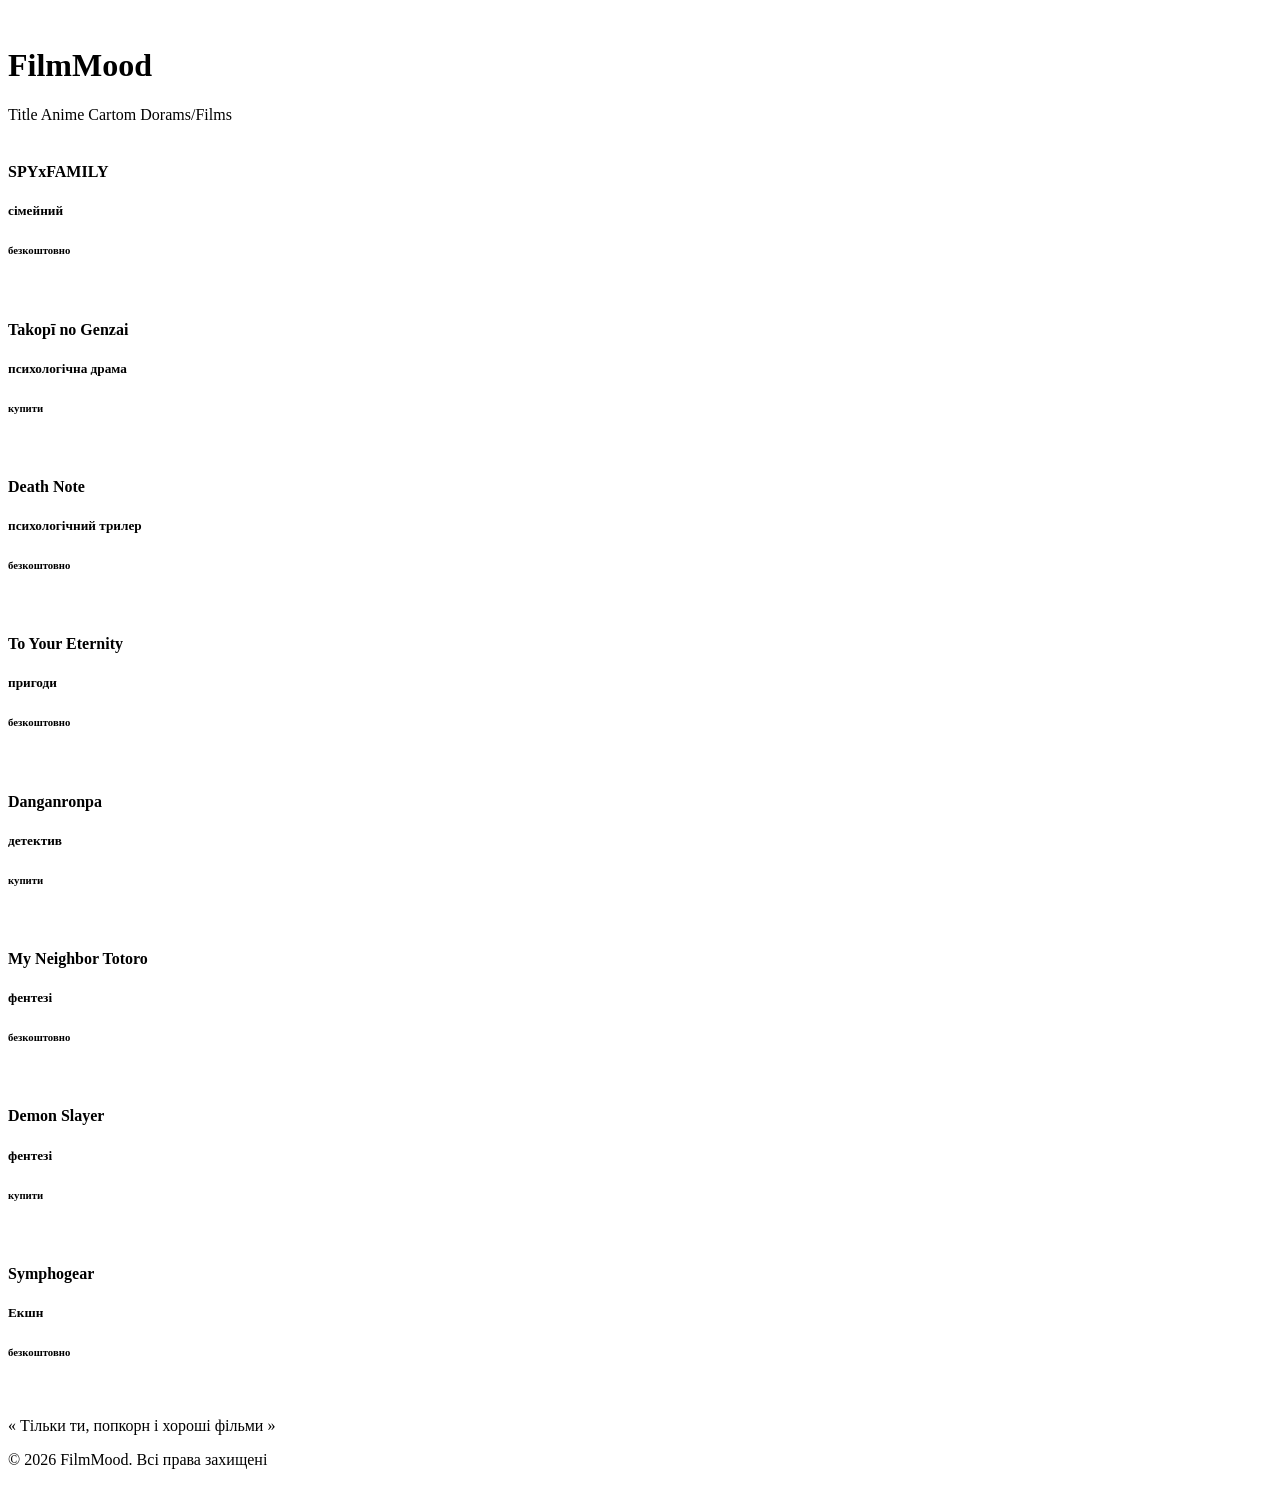
==== anime.html @ 13314fc8 "wrotten all HTML" ====
<!DOCTYPE html>
<html lang="en">
<head>
    <meta charset="UTF-8">
    <meta name="viewport" content="width=device-width, initial-scale=1.0">
    <title>Document</title>
    <link rel="stylesheet" href="style.css">
</head>
<body>
    <script src="script.js"></script>
    <header>
        <img class="logo" src="">
        <h1>FilmMood</h1>
    </header>
    <nav>     Title               Anime                Cartom               Dorams/Films</nav>

    <main>

        <div class="card">
            <img class="films" src="">
            <h4 class="name">SPYxFAMILY</h4>
            <h5 class="genry">сімейний</h5>
            <h6 class="Free\buy">безкоштовно</h6>
        </div>
        <div class="card">
            <img class="films" src="">
            <h4 class="name">Takopī no Genzai</h4>
            <h5 class="genry">психологічна драма</h5>
            <h6 class="Free\buy">купити</h6>
        </div>


        <div class="card">
            <img class="films" src="">
            <h4 class="name">Death Note</h4>
            <h5 class="genry">психологічний трилер</h5>
            <h6 class="Free\buy">безкоштовно</h6>
        </div>
        <div class="card">
            <img class="films" src="">
            <h4 class="name">To Your Eternity</h4>
            <h5 class="genry">пригоди</h5>
            <h6 class="Free\buy">безкоштовно</h6>
        </div>

        <div class="card">
            <img class="films" src="">
            <h4 class="name">Danganronpa</h4>
            <h5 class="genry">детектив</h5>
            <h6 class="Free\buy">купити</h6>
        </div>
        <div class="card">
            <img class="films" src="">
            <h4 class="name">My Neighbor Totoro</h4>
            <h5 class="genry">фентезі</h5>
            <h6 class="Free\buy">безкоштовно</h6>
        </div>

        <div class="card">
            <img class="films" src="">
            <h4 class="name">Demon Slayer</h4>
            <h5 class="genry">фентезі</h5>
            <h6 class="Free\buy">купити</h6>
        </div>
        <div class="card">
            <img class="films" src="">
            <h4 class="name">Symphogear</h4>
            <h5 class="genry">Екшн</h5>
            <h6 class="Free\buy">безкоштовно</h6>
        </div>

    </main>

    <footer>
        <img class="logo" src="">
        <p>«  Тільки ти, попкорн і хороші фільми  »</p>
        <p>© 2026 FilmMood. Всі права захищені</p>
        <img src="">
        <img src="">
    </footer>
</body>
</html>
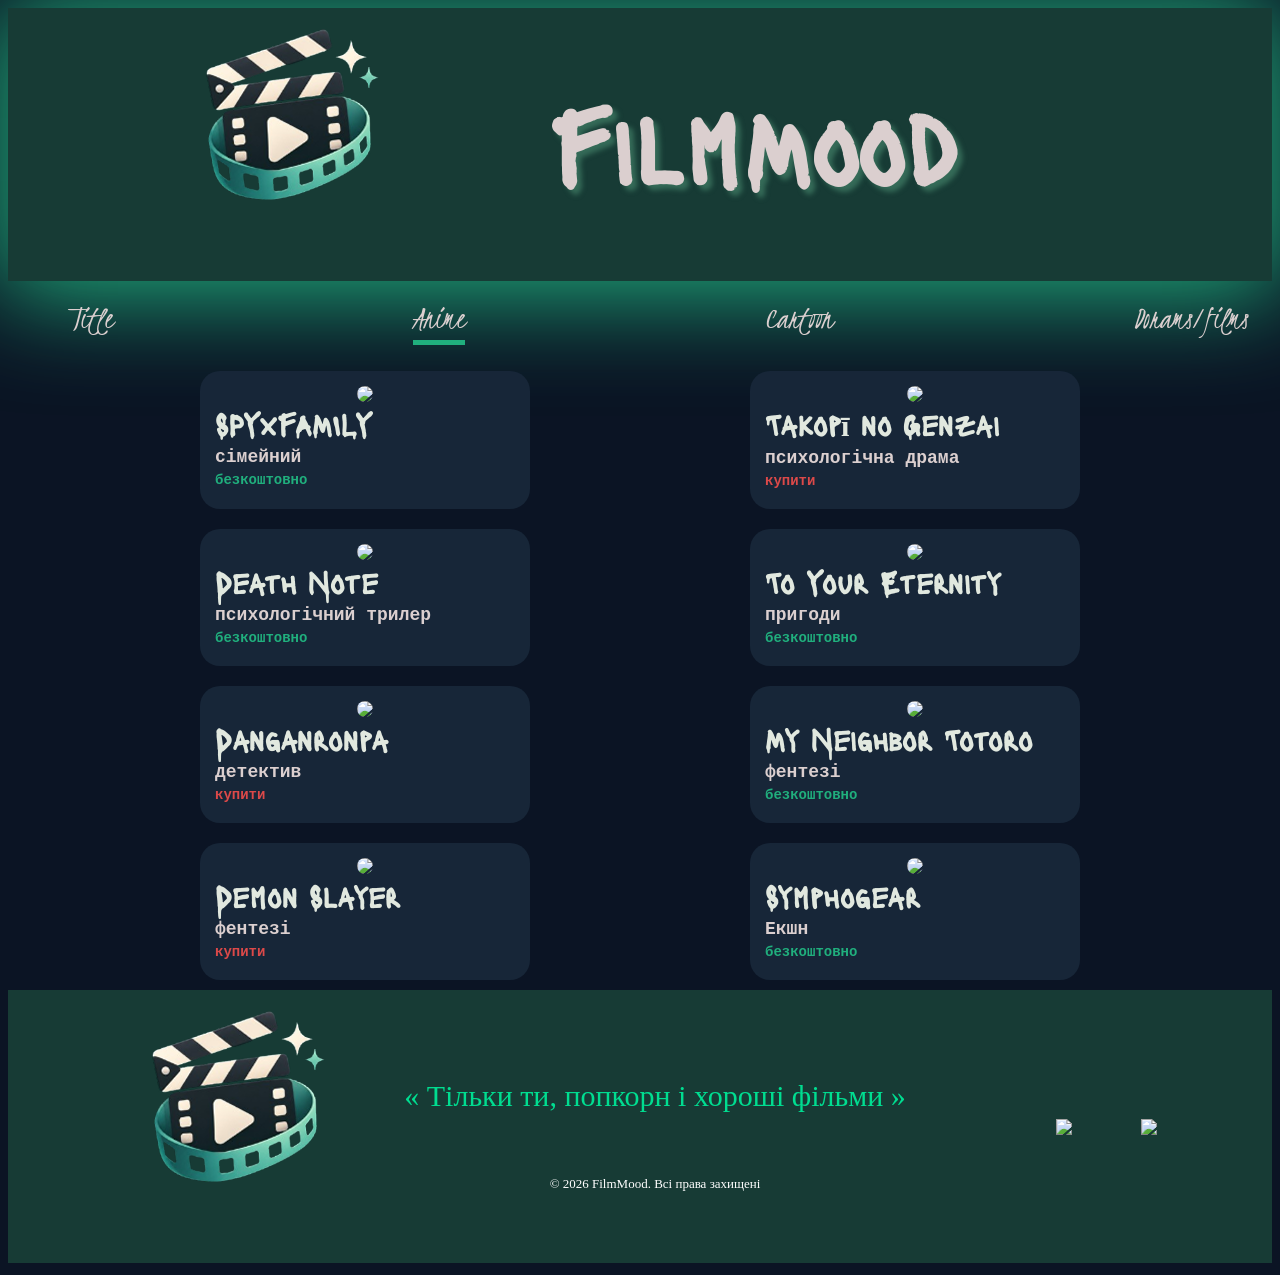
==== commit 63072ac7: "i created the html for the second page and linced it to the css" ====
--- a/anime.html
+++ b/anime.html
@@ -9,74 +9,89 @@
 <body>
     <script src="script.js"></script>
     <header>
-        <img class="logo" src="">
+        <img class="logo" src="logo.png">
         <h1>FilmMood</h1>
     </header>
-    <nav>     Title               Anime                Cartom               Dorams/Films</nav>
+    <nav>
+        <ul>
+            <li>Title</li>
+            <li class="line">Anime</li>
+            <li>Cartoon</li>
+            <li>Dorams/films</li>
+        </ul>
+    </nav>
 
     <main>
-
-        <div class="card">
-            <img class="films" src="">
+        <div class="Noc">
+         <div class="card">
+            <img class="films" src="https://encrypted-tbn0.gstatic.com/images?q=tbn:ANd9GcTVwswRrma-BBk7KYYmvC6Fog8eU_x_F0BU49ycsv9lWw&s=10">
             <h4 class="name">SPYxFAMILY</h4>
             <h5 class="genry">сімейний</h5>
-            <h6 class="Free\buy">безкоштовно</h6>
-        </div>
-        <div class="card">
-            <img class="films" src="">
+            <h6 class="Free">безкоштовно</h6>
+         </div>
+         <div class="card">
+            <img class="films" src="https://m.media-amazon.com/images/M/MV5BYmRkN2I1OGEtOWM3Yi00NjViLWJjMDktYTNmZTMxYjBiNTU3XkEyXkFqcGc@._V1_.jpg">
             <h4 class="name">Takopī no Genzai</h4>
             <h5 class="genry">психологічна драма</h5>
-            <h6 class="Free\buy">купити</h6>
+            <h6 class="Buy">купити</h6>
+         </div>
+        </div>
+        
+        <div class="Noc">
+         <div class="card">
+            <img class="films" src="https://m.media-amazon.com/images/M/MV5BYTgyZDhmMTEtZDFhNi00MTc4LTg3NjUtYWJlNGE5Mzk2NzMxXkEyXkFqcGc@._V1_FMjpg_UX1000_.jpg">
+            <h4 class="name">Death Note</h4>
+            <h5 class="genry">психологічний трилер</h5>
+            <h6 class="Free">безкоштовно</h6>
+         </div>
+         <div class="card">
+            <img class="films" src="https://m.media-amazon.com/images/M/MV5BMzZhYzAzODUtMzYxMi00OWE1LWI4ZTQtYzU4ZjgxZjcxODA3XkEyXkFqcGc@._V1_.jpg">
+            <h4 class="name">To Your Eternity</h4>
+            <h5 class="genry">пригоди</h5>
+            <h6 class="Free">безкоштовно</h6>
+         </div>
         </div>
 
-
-        <div class="card">
-            <img class="films" src="">
-            <h4 class="name">Death Note</h4>
-            <h5 class="genry">психологічний трилер</h5>
-            <h6 class="Free\buy">безкоштовно</h6>
-        </div>
-        <div class="card">
-            <img class="films" src="">
-            <h4 class="name">To Your Eternity</h4>
-            <h5 class="genry">пригоди</h5>
-            <h6 class="Free\buy">безкоштовно</h6>
-        </div>
-
-        <div class="card">
-            <img class="films" src="">
+        <div class="Noc">
+         <div class="card">
+            <img class="films" src="https://encrypted-tbn0.gstatic.com/images?q=tbn:ANd9GcS-Z7sMMrcOFw-NuAqErLJGq4qazl5RXt3_7l5ph-ECikVkCZ7qrhKRO0U&s=10">
             <h4 class="name">Danganronpa</h4>
             <h5 class="genry">детектив</h5>
-            <h6 class="Free\buy">купити</h6>
-        </div>
-        <div class="card">
-            <img class="films" src="">
+            <h6 class="Buy">купити</h6>
+         </div>
+         <div class="card">
+            <img class="films" src="https://static.wikia.nocookie.net/studio-ghibli/images/d/db/My_Neighbor_Totoro.jpg/revision/latest?cb=20220121193631">
             <h4 class="name">My Neighbor Totoro</h4>
             <h5 class="genry">фентезі</h5>
-            <h6 class="Free\buy">безкоштовно</h6>
-        </div>
-
-        <div class="card">
-            <img class="films" src="">
+            <h6 class="Free">безкоштовно</h6>
+         </div>
+        </div> 
+        
+        <div class="Noc">
+         <div class="card">
+            <img class="films" src="https://m.media-amazon.com/images/M/MV5BMWU1OGEwNmQtNGM3MS00YTYyLThmYmMtN2FjYzQzNzNmNTE0XkEyXkFqcGc@._V1_.jpg">
             <h4 class="name">Demon Slayer</h4>
             <h5 class="genry">фентезі</h5>
-            <h6 class="Free\buy">купити</h6>
-        </div>
-        <div class="card">
-            <img class="films" src="">
+            <h6 class="Buy">купити</h6>
+         </div>
+         <div class="card">
+            <img class="films" src="https://m.media-amazon.com/images/M/MV5BODJhMzZjY2QtZjc5Ny00YmRmLTk5MDktZGRiMTM5Njc3NjBhXkEyXkFqcGc@._V1_FMjpg_UX1000_.jpg">
             <h4 class="name">Symphogear</h4>
             <h5 class="genry">Екшн</h5>
-            <h6 class="Free\buy">безкоштовно</h6>
-        </div>
+            <h6 class="Free">безкоштовно</h6>
+         </div>
+        </div> 
 
     </main>
 
     <footer>
-        <img class="logo" src="">
-        <p>«  Тільки ти, попкорн і хороші фільми  »</p>
-        <p>© 2026 FilmMood. Всі права захищені</p>
-        <img src="">
-        <img src="">
+        <img class="logo1" src="logo.png">
+        <div class="ftext">
+         <p class="big">«  Тільки ти, попкорн і хороші фільми  »</p>
+         <p class="smal">© 2026 FilmMood. Всі права захищені</p>
+        </div>
+        <img class="sm" src="https://static.vecteezy.com/system/resources/previews/018/930/415/non_2x/instagram-logo-instagram-icon-transparent-free-png.png">
+        <img class="sm" src="https://static.vecteezy.com/system/resources/thumbnails/023/986/939/small/tiktok-logo-tiktok-logo-transparent-tiktok-icon-transparent-free-free-png.png">
     </footer>
 </body>
 </html>
--- a/style.css
+++ b/style.css
@@ -0,0 +1,155 @@
+@import url('https://fonts.googleapis.com/css2?family=Lacquer&family=Roboto:ital,wght@0,100..900;1,100..900&display=swap');
+@import url('https://fonts.googleapis.com/css2?family=Kristi&family=Lacquer&family=Roboto:ital,wght@0,100..900;1,100..900&display=swap');
+@import url('https://fonts.googleapis.com/css2?family=Castoro+Titling&family=Kristi&family=Lacquer&family=Roboto:ital,wght@0,100..900;1,100..900&display=swap');
+
+body{
+    background-color: #0B1424;
+    text-align: center;
+    color: #DBCFCF ;
+}
+
+.logo{
+    margin-left: 150px;
+    margin-right: 100px;
+}
+
+.logo1{
+    margin-left: 50px;
+    margin-right: 10px;
+}
+
+header{
+    background-color: #173B35;
+    font-family: 'Lacquer';
+    display: flex;
+    justify-content: left;
+    align-items: center;
+    font-size: 50px;
+    box-shadow: 0 5px 100px 10px #20AF7D;
+}
+
+h1{
+    text-shadow: 5px 5px 5px #356B58;
+}
+
+
+ul{
+    display: flex;
+    justify-content: center;
+    gap: 300px;
+}
+
+li{
+    list-style:none;
+    font-family: 'Kristi';
+    font-size: 35px;
+}
+
+.line{
+    border-bottom: solid 5px #20AF7D;
+}
+
+h2{
+    font-family: 'Lacquer';
+    text-shadow: 5px 5px 5px #356B58;
+    font-size: 35px;
+}
+
+.films{
+    height: 250px;
+    border-radius: 20px;
+}
+
+.Noc{
+    display: flex;
+    justify-content: center;
+    gap: 200px;
+}
+
+
+.card{
+    background-color: #172638;
+    border-radius: 20px;
+    width: 300px;
+    padding: 15px;
+    margin: 10px;
+
+}
+
+.card:hover{
+    background-color: #172638;
+    border-radius: 20px;
+    width: 300px;
+    padding: 15px;
+    margin: 10px;
+    box-shadow: 10px 10px  15px 5px #356B58;
+}
+
+.name{
+    color: #E1E8DF;
+    font-size: 30px;
+    font-family: 'Lacquer';
+    text-align: left;
+    margin-top: 0;
+    margin-bottom: 5px;
+}
+
+.genry{
+    color: #DBCFCF;
+    font-size: 18px;
+    font-family: monospace;
+    text-align: left;
+    margin-top: 0;
+    margin-bottom: 5px;
+}
+
+.Free{
+    color: #20AF7D;
+    font-size: 14px;
+    font-family: monospace;
+    text-align: left;
+    margin-top: 0;
+    margin-bottom: 5px;
+}
+
+.Buy{
+    color: #DC4949;
+    font-size: 14px;
+    font-family: monospace;
+    text-align: left;
+    margin-top: 0;
+    margin-bottom: 5px;
+}
+
+
+.sm{
+    border: 100%;
+    width: 85px;
+}
+
+footer{
+    background-color: #173B35;
+    font-family: 'Castoro+Titling';
+    display: flex;
+    justify-content: center;
+    align-items: center;
+    font-size: 25px;
+}
+
+.ftext{
+    display: flex;
+    flex-direction: column;
+    gap: 20px;
+    margin-right: 150px;
+}
+
+.big{
+    font-size: 30px;
+    color: #00DD90;
+}
+
+.smal{
+    display: block;
+    font-size: 13px;
+    color: #ffffff;
+}
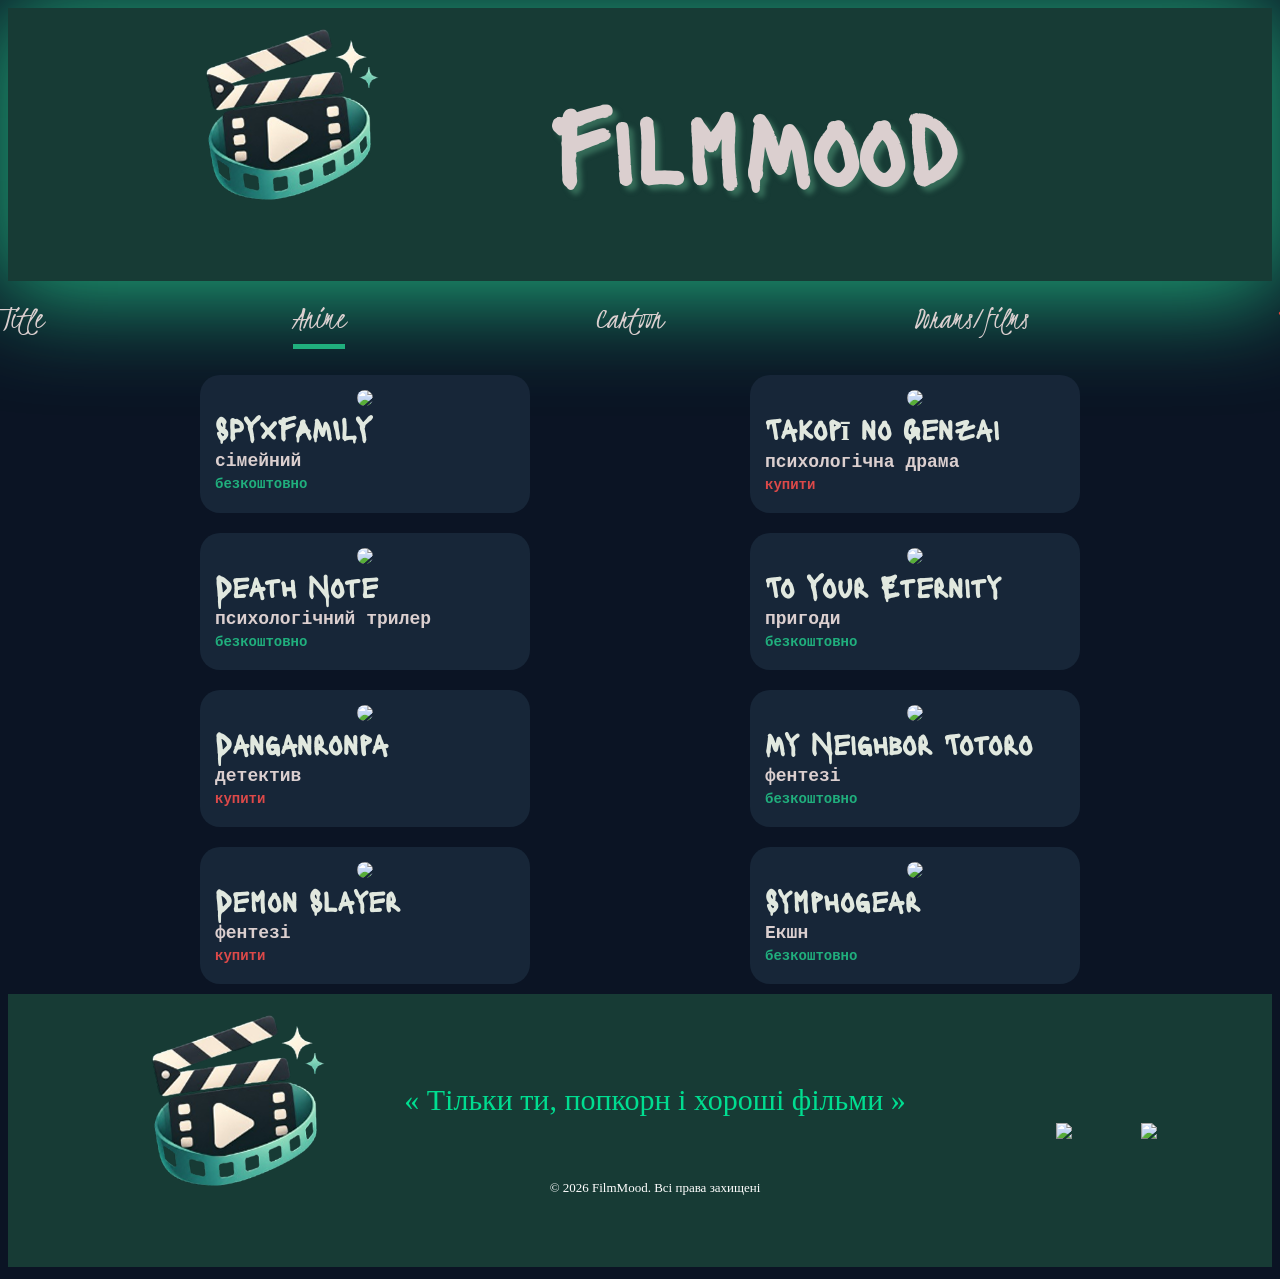
==== commit bf5ee12b: "added another nav element" ====
--- a/anime.html
+++ b/anime.html
@@ -18,6 +18,7 @@
             <li class="line">Anime</li>
             <li>Cartoon</li>
             <li>Dorams/films</li>
+            <li><img class="busket" src="free-icon-add-product-12457799.png"></li>
         </ul>
     </nav>
 
--- a/style.css
+++ b/style.css
@@ -36,7 +36,7 @@
 ul{
     display: flex;
     justify-content: center;
-    gap: 300px;
+    gap: 250px;
 }
 
 li{
@@ -152,4 +152,8 @@
     display: block;
     font-size: 13px;
     color: #ffffff;
+}
+
+.busket{
+    height: 40px;
 }
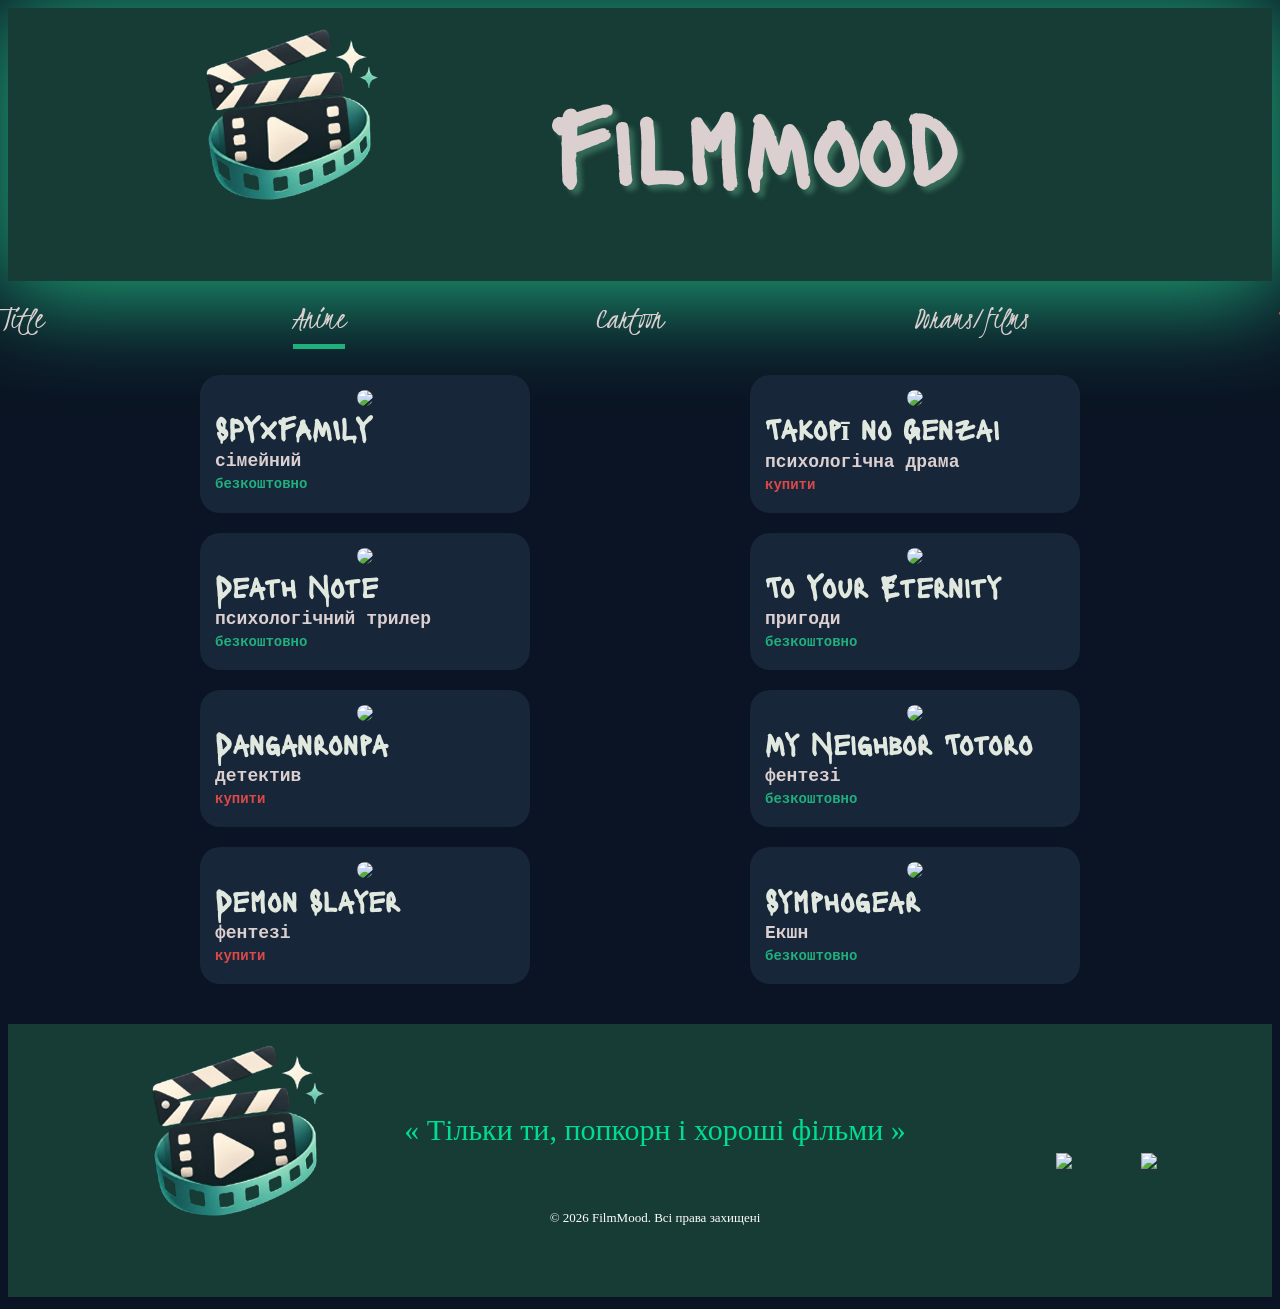
==== commit f33b05da: "finished the busket and added it to the nav" ====
--- a/anime.html
+++ b/anime.html
@@ -3,7 +3,7 @@
 <head>
     <meta charset="UTF-8">
     <meta name="viewport" content="width=device-width, initial-scale=1.0">
-    <title>Document</title>
+    <title>Anime</title>
     <link rel="stylesheet" href="style.css">
 </head>
 <body>
--- a/style.css
+++ b/style.css
@@ -6,6 +6,10 @@
     background-color: #0B1424;
     text-align: center;
     color: #DBCFCF ;
+}
+
+main{
+    margin-bottom: 30px;
 }
 
 .logo{
@@ -156,4 +160,12 @@
 
 .busket{
     height: 40px;
+}
+
+button{
+    background-color: #356B58;
+    border-radius: 50px;
+    color: #E1E8DF;
+    font-family: 'Lacquer';
+    font-size: 25px;
 }
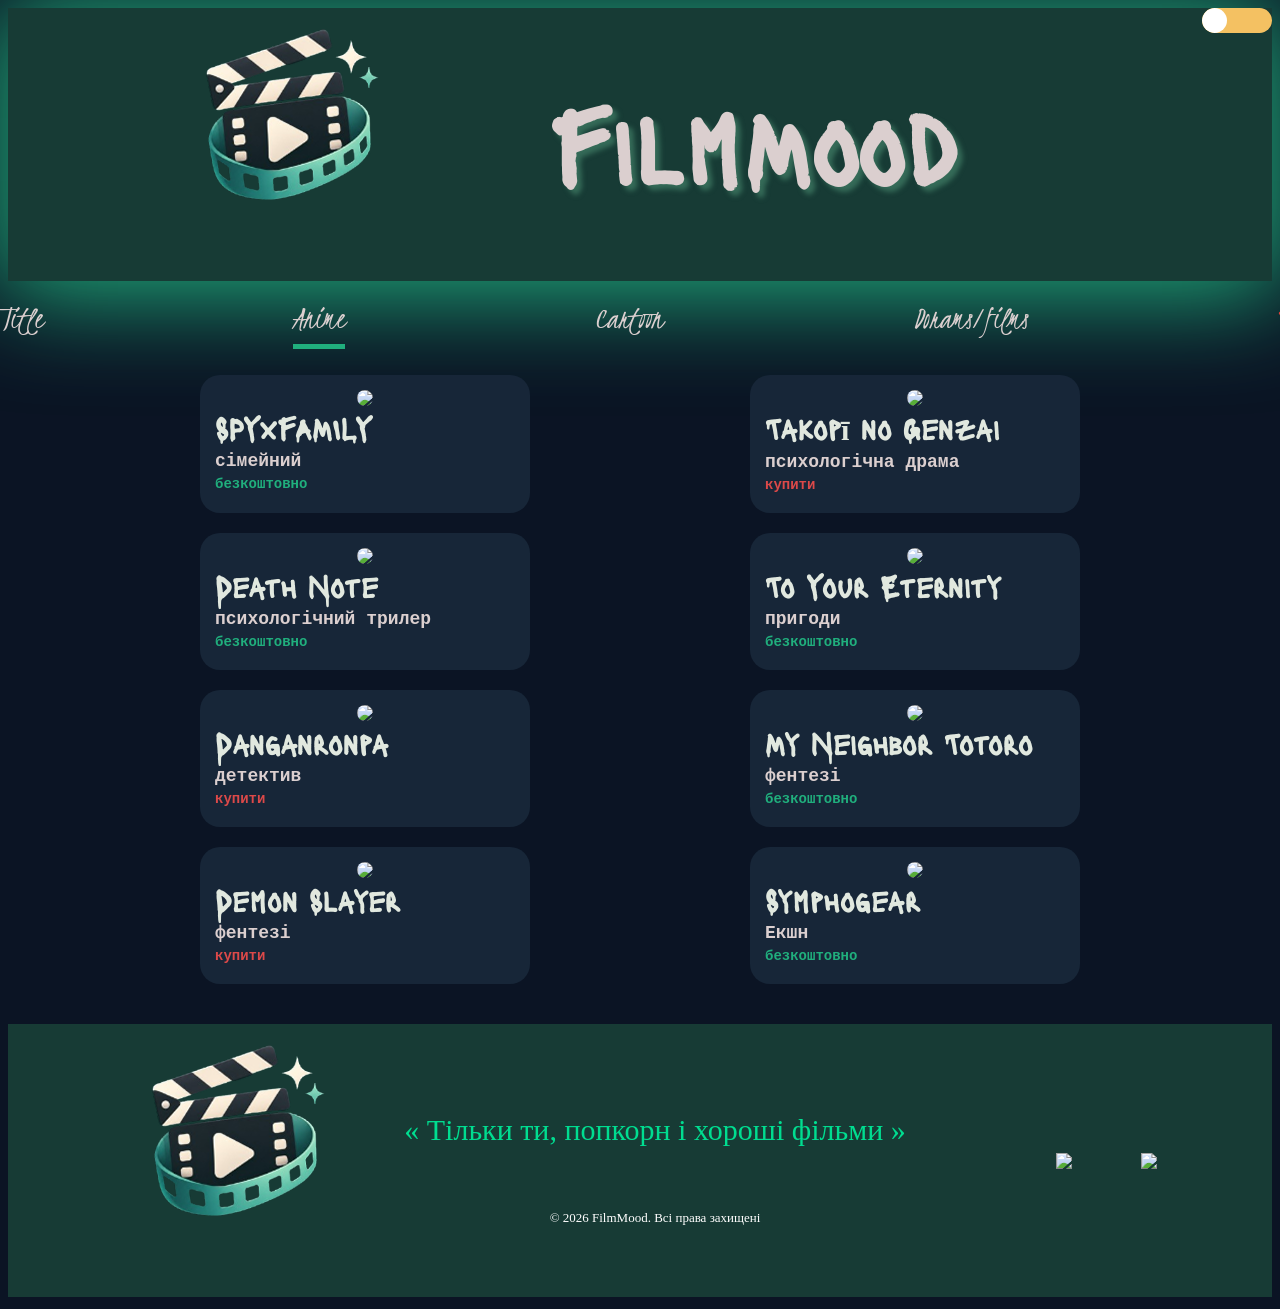
==== commit e2271c3a: "there are now buttons on all pages" ====
--- a/anime.html
+++ b/anime.html
@@ -7,18 +7,27 @@
     <link rel="stylesheet" href="style.css">
 </head>
 <body>
-    <script src="script.js"></script>
+    
     <header>
         <img class="logo" src="logo.png">
         <h1>FilmMood</h1>
+        <div class="footerswitch">
+            <div class="switch_container">
+                <input type="checkbox" id="switch">
+                <label for="switch" class="label">
+                    <i class="fa-light fa-sun-bright"></i>
+                    <i class="fa-graphite fa-thin fa-moon"></i>
+                </label>
+            </div>
+        </div>
     </header>
     <nav>
         <ul>
-            <li>Title</li>
+            <li><a href="index.html">Title</a></li>
             <li class="line">Anime</li>
-            <li>Cartoon</li>
-            <li>Dorams/films</li>
-            <li><img class="busket" src="free-icon-add-product-12457799.png"></li>
+            <li><a href="cartton.html">Cartoon</a></li>
+            <li><a href="FilmDoram.html">Dorams/films</a></li>
+            <li><a href="busket.html"><img class="busket" src="free-icon-add-product-12457799.png"></a></li>
         </ul>
     </nav>
 
@@ -94,5 +103,6 @@
         <img class="sm" src="https://static.vecteezy.com/system/resources/previews/018/930/415/non_2x/instagram-logo-instagram-icon-transparent-free-png.png">
         <img class="sm" src="https://static.vecteezy.com/system/resources/thumbnails/023/986/939/small/tiktok-logo-tiktok-logo-transparent-tiktok-icon-transparent-free-free-png.png">
     </footer>
+    <script src="script.js"></script>
 </body>
 </html>
--- a/style.css
+++ b/style.css
@@ -2,10 +2,48 @@
 @import url('https://fonts.googleapis.com/css2?family=Kristi&family=Lacquer&family=Roboto:ital,wght@0,100..900;1,100..900&display=swap');
 @import url('https://fonts.googleapis.com/css2?family=Castoro+Titling&family=Kristi&family=Lacquer&family=Roboto:ital,wght@0,100..900;1,100..900&display=swap');
 
+:root{
+    --bg-color:#0B1424;
+    --color: #DBCFCF;
+    --bg-header: #173B35;
+    --box-shadow: #20AF7D;
+    --text-shadow: #356B58;
+    --border-bottom: #20AF7D;
+    --bg-card-color: #172638;
+    --box-shadow-card: #356B58;
+    --color-name: #E1E8DF;
+    --color-free: #20AF7D;
+    --color-buy: #DC4949;
+    --bg: #173B35;
+    --color-big: #00DD90;
+    --color-smal: #ffffff;
+    --bg-btn: #356B58;
+    --color-btn: #E1E8DF;
+}
+
+[data-scene="light"] {
+    --bg-color:#F1F5F0;
+    --color: #294139;
+    --bg-header: #28926d;
+    --box-shadow: #20AF7D;
+    --text-shadow: #356B58;
+    --border-bottom: #20AF7D;
+    --bg-card-color: #E5EEE6;
+    --box-shadow-card: #356B58;
+    --color-name: #294139;
+    --color-free: #20AF7D;
+    --color-buy: #DC4949;
+    --bg:#28926d;
+    --color-big: #00DD90;
+    --color-smal: #000000;
+    --bg-btn: #356B58;
+    --color-btn: #294139;
+}
+
 body{
-    background-color: #0B1424;
+    background-color:var(--bg-color);
     text-align: center;
-    color: #DBCFCF ;
+    color:var(--color) ;
 }
 
 main{
@@ -23,17 +61,17 @@
 }
 
 header{
-    background-color: #173B35;
+    background-color: var(--bg-header);
     font-family: 'Lacquer';
     display: flex;
     justify-content: left;
     align-items: center;
     font-size: 50px;
-    box-shadow: 0 5px 100px 10px #20AF7D;
+    box-shadow: 0 5px 100px 10px var(--box-shadow);
 }
 
 h1{
-    text-shadow: 5px 5px 5px #356B58;
+    text-shadow: 5px 5px 5px var(--text-shadow);
 }
 
 
@@ -49,13 +87,18 @@
     font-size: 35px;
 }
 
+a{
+    text-decoration: none;
+    color: var(--color);
+}
+
 .line{
-    border-bottom: solid 5px #20AF7D;
+    border-bottom: solid 5px var(--border-bottom);
 }
 
 h2{
     font-family: 'Lacquer';
-    text-shadow: 5px 5px 5px #356B58;
+    text-shadow: 5px 5px 5px var(--text-shadow);
     font-size: 35px;
 }
 
@@ -72,7 +115,7 @@
 
 
 .card{
-    background-color: #172638;
+    background-color: var(--bg-card-color);
     border-radius: 20px;
     width: 300px;
     padding: 15px;
@@ -81,16 +124,16 @@
 }
 
 .card:hover{
-    background-color: #172638;
+    background-color: var(--bg-card-color);
     border-radius: 20px;
     width: 300px;
     padding: 15px;
     margin: 10px;
-    box-shadow: 10px 10px  15px 5px #356B58;
+    box-shadow: 10px 10px  15px 5px var(--box-shadow-card);
 }
 
 .name{
-    color: #E1E8DF;
+    color: var(--color-name);
     font-size: 30px;
     font-family: 'Lacquer';
     text-align: left;
@@ -99,7 +142,7 @@
 }
 
 .genry{
-    color: #DBCFCF;
+    color: var(--color);
     font-size: 18px;
     font-family: monospace;
     text-align: left;
@@ -108,7 +151,7 @@
 }
 
 .Free{
-    color: #20AF7D;
+    color: var(--color-free);
     font-size: 14px;
     font-family: monospace;
     text-align: left;
@@ -117,7 +160,7 @@
 }
 
 .Buy{
-    color: #DC4949;
+    color: var(--color-buy);
     font-size: 14px;
     font-family: monospace;
     text-align: left;
@@ -132,7 +175,7 @@
 }
 
 footer{
-    background-color: #173B35;
+    background-color: var(--bg);
     font-family: 'Castoro+Titling';
     display: flex;
     justify-content: center;
@@ -149,13 +192,13 @@
 
 .big{
     font-size: 30px;
-    color: #00DD90;
+    color: var(--color-big);
 }
 
 .smal{
     display: block;
     font-size: 13px;
-    color: #ffffff;
+    color: var(--color-smal);
 }
 
 .busket{
@@ -163,9 +206,84 @@
 }
 
 button{
-    background-color: #356B58;
+    background-color: var(--bg-btn);
     border-radius: 50px;
-    color: #E1E8DF;
+    color: var(--color-btn);
     font-family: 'Lacquer';
     font-size: 25px;
+}
+
+.footerswitch{
+    display: flex;
+    justify-content: space-around;
+    margin-bottom: auto;
+    margin-left: auto;
+}
+
+.switch_container{
+    display: flex;
+}
+
+#switch{
+    display: none;
+}
+
+.label{
+    position: relative;
+    height: 25px;
+    width: 70px;
+    background-color: #f4c162;
+    border-radius: 2rem;
+    overflow: hidden;
+
+    transition: 0.5s ease;
+}
+
+.label:hover {
+    cursor: pointer;
+}
+
+#switch:checked + .label{
+    background-color: #173B35;
+}
+
+.label::before{
+    content: '';
+    display: block;
+    width: 25px;
+    height: 25px;
+    background-color: #ffffff;
+    position: absolute;
+    border-radius: 50%;
+    transition: 0.8s ease;
+}
+
+.fa-sun-bright,
+.fa-moon{
+    font-size: 1.3rem;
+    position: absolute;
+}
+
+.fa-sun-bright{
+    top: 12%;
+    left: -31%;
+}
+.fa-moon{
+    top: 9%;
+    right: 9%;
+}
+
+#switch:checked + .label::before{
+    transform: translate(45px);
+}
+
+#switch:checked + .label .fa-sun-bright{
+    left: 11%;
+}
+#switch:checked + .label .fa-moon{
+    right: -24%;
+}
+
+#switch:active + .label::before{
+    width: 35px;
 }
